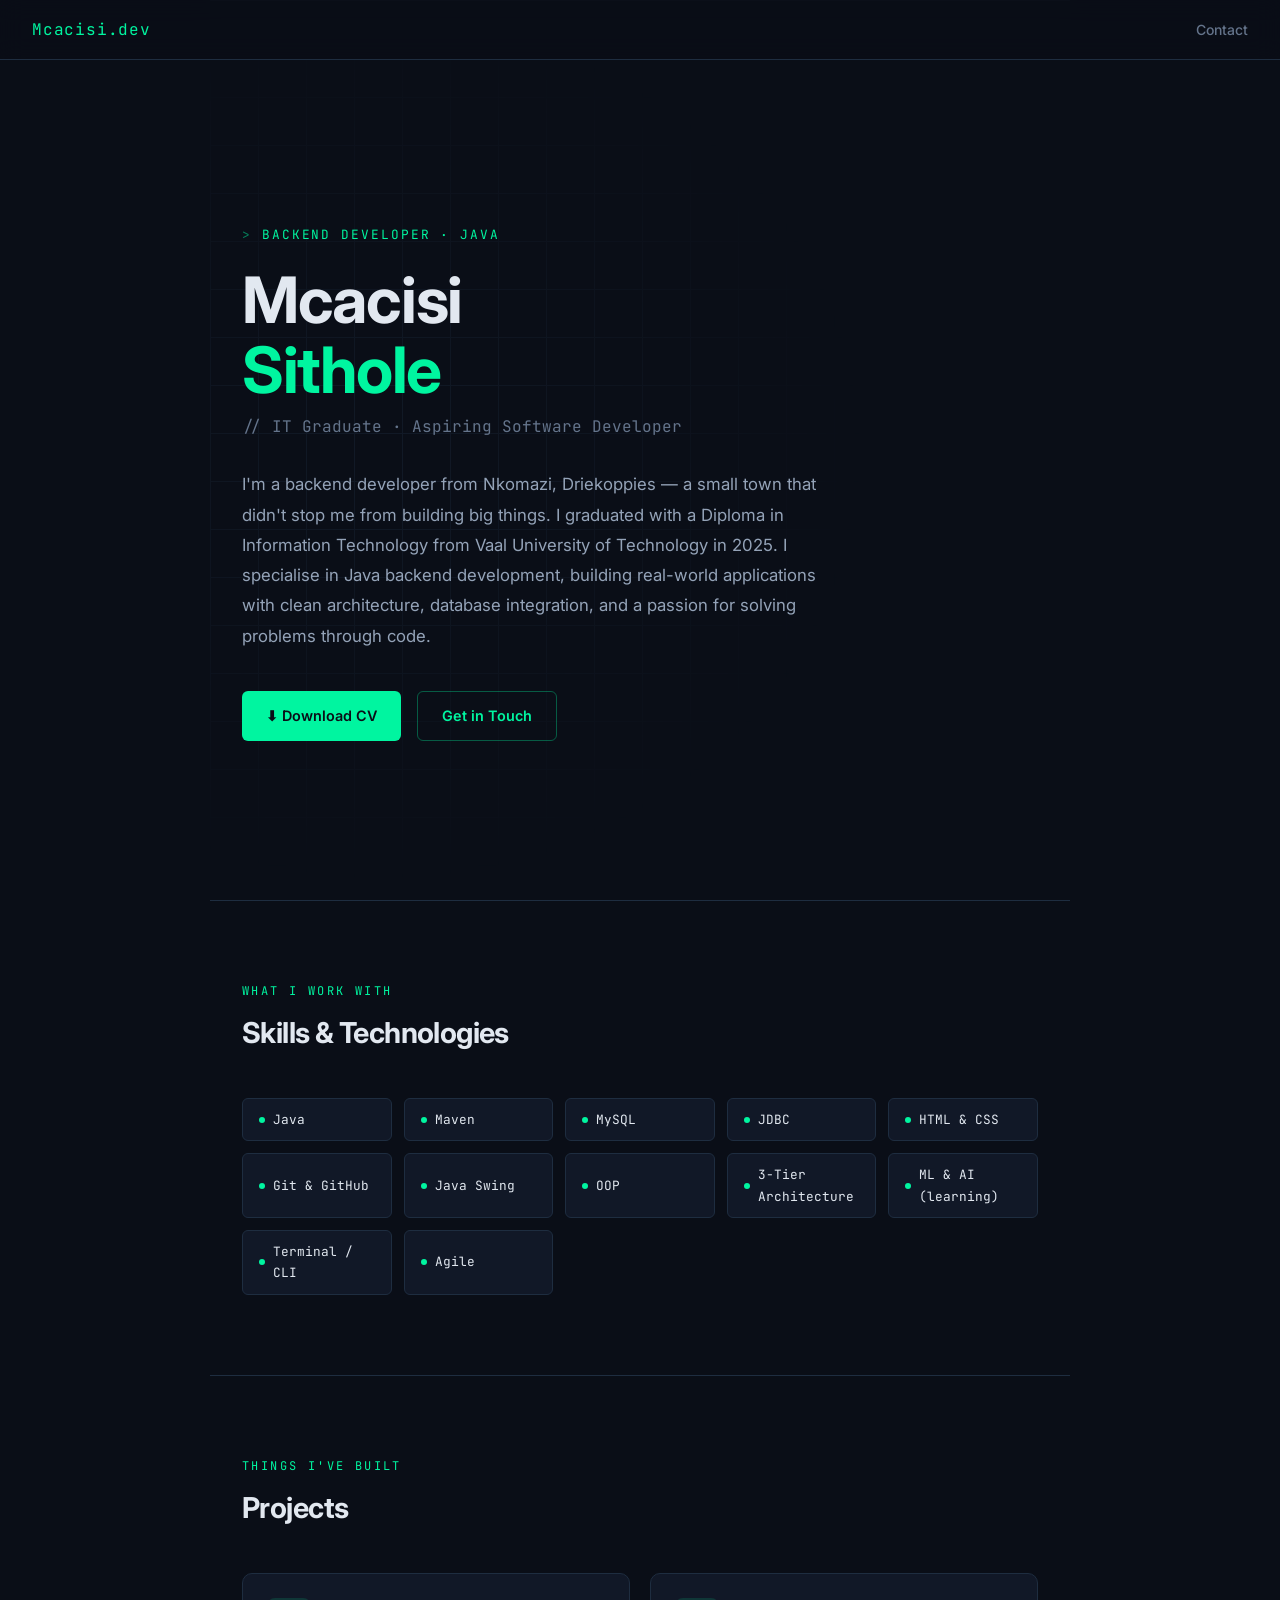
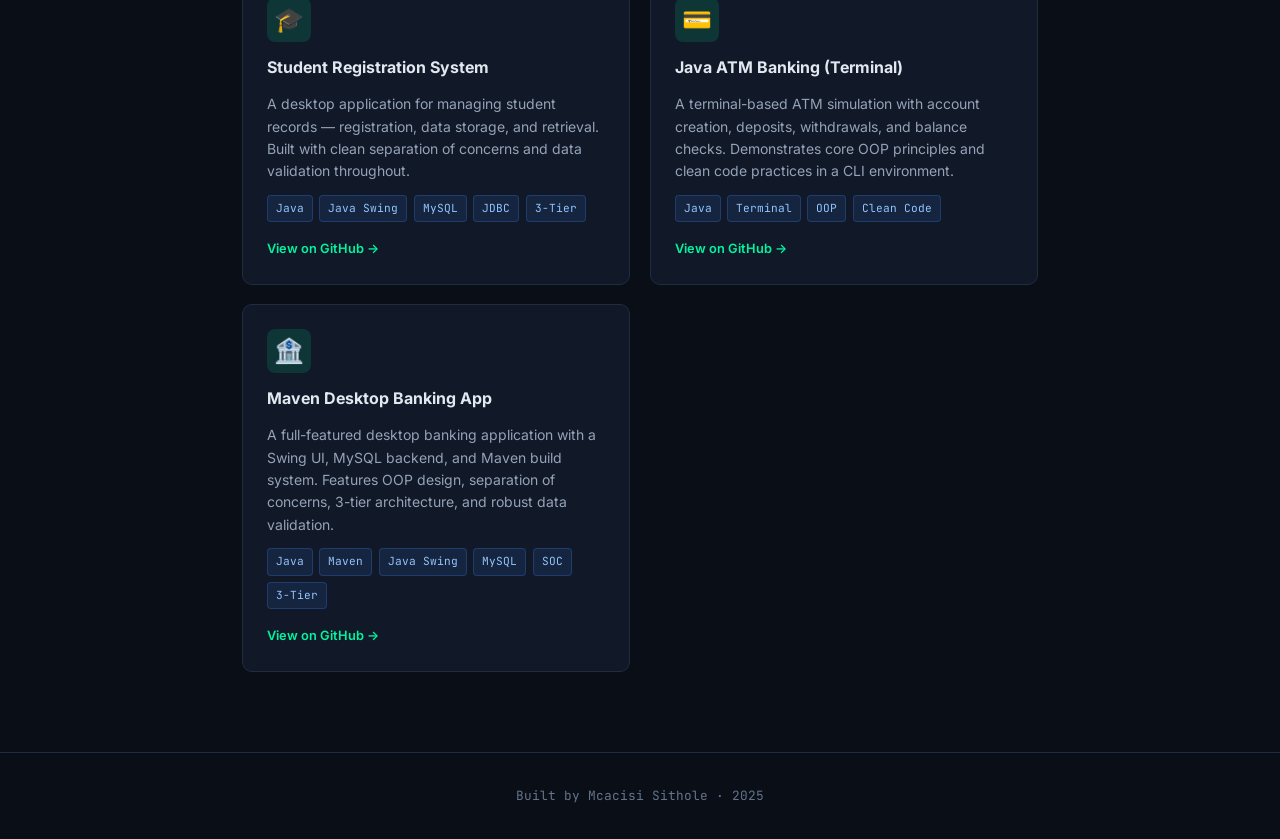
==== index.html @ 63a3b1c1 "Add files via upload" ====
<!DOCTYPE html>
<html lang="en">

<head>
  <meta charset="UTF-8" />
  <meta name="viewport" content="width=device-width, initial-scale=1.0"/>
  <title>Mcacisi Sithole | Backend Developer</title>
  <link href="https://fonts.googleapis.com/css2?family=JetBrains+Mono:wght@400;700&family=Inter:wght@300;400;600;700&display=swap" rel="stylesheet"/>

  <link rel="stylesheet" href="Frontend/styles.css"/>

</head>


<body>

  <!-- NAV -->
  <nav>
    <div class="nav-logo">Mcacisi.dev</div>
    <ul class="nav-links">
      <li><a href="Frontend/contact.html">Contact</a></li>
    </ul>
  </nav>



  <!-- HERO -->
  <section id="hero">
    <p class="hero-tag">Backend Developer · Java</p>
    <h1>Mcacisi<br/><span>Sithole</span></h1>
    <p class="hero-role">// IT Graduate · Aspiring Software Developer</p>
    <p class="hero-bio">
      I'm a backend developer from Nkomazi, Driekoppies — a small town that didn't stop me from 
      building big things. I graduated with a Diploma in Information Technology from Vaal University 
      of Technology in 2025. I specialise in Java backend development, building real-world applications 
      with clean architecture, database integration, and a passion for solving problems through code.
    </p>
    <div class="hero-cta">
      <a class="btn btn-primary" href="Files/Mcacisi_CV.pdf" download>
        ⬇ Download CV
      </a>
      <a class="btn btn-outline" href="Frontend/contact.html">Get in Touch</a>
    </div>
  </section>



  <!-- SKILLS -->
  <section id="skills">
    <p class="section-label">What I work with</p>
    <h2>Skills & Technologies</h2>
    <div class="skills-grid">
      <div class="skill-chip"><span class="dot"></span>Java</div>
      <div class="skill-chip"><span class="dot"></span>Maven</div>
      <div class="skill-chip"><span class="dot"></span>MySQL</div>
      <div class="skill-chip"><span class="dot"></span>JDBC</div>
      <div class="skill-chip"><span class="dot"></span>HTML & CSS</div>
      <div class="skill-chip"><span class="dot"></span>Git & GitHub</div>
      <div class="skill-chip"><span class="dot"></span>Java Swing</div>
      <div class="skill-chip"><span class="dot"></span>OOP</div>
      <div class="skill-chip"><span class="dot"></span>3-Tier Architecture</div>
      <div class="skill-chip"><span class="dot"></span>ML & AI (learning)</div>
      <div class="skill-chip"><span class="dot"></span>Terminal / CLI</div>
      <div class="skill-chip"><span class="dot"></span>Agile</div>
    </div>
  </section>



  <!-- PROJECTS -->
  <section id="projects">
    <p class="section-label">Things I've built</p>
    <h2>Projects</h2>
    <div class="projects-grid">

      <div class="project-card">
        <div class="project-icon">🎓</div>
        <h3>Student Registration System</h3>
        <p>A desktop application for managing student records — registration, data storage, and retrieval. Built with clean separation of concerns and data validation throughout.</p>
        <div class="project-tags">
          <span class="tag">Java</span>
          <span class="tag">Java Swing</span>
          <span class="tag">MySQL</span>
          <span class="tag">JDBC</span>
          <span class="tag">3-Tier</span>
        </div>
        <a class="project-link" href="https://github.com/Mcacisi/StudentCourseRegistrationSystem.git" target="_blank">View on GitHub →</a>
      </div>

      <div class="project-card">
        <div class="project-icon">💳</div>
        <h3>Java ATM Banking (Terminal)</h3>
        <p>A terminal-based ATM simulation with account creation, deposits, withdrawals, and balance checks. Demonstrates core OOP principles and clean code practices in a CLI environment.</p>
        <div class="project-tags">
          <span class="tag">Java</span>
          <span class="tag">Terminal</span>
          <span class="tag">OOP</span>
          <span class="tag">Clean Code</span>
        </div>
        <a class="project-link" href="https://github.com/Mcacisi" target="_blank">View on GitHub →</a>
      </div>

      <div class="project-card">
        <div class="project-icon">🏦</div>
        <h3>Maven Desktop Banking App</h3>
        <p>A full-featured desktop banking application with a Swing UI, MySQL backend, and Maven build system. Features OOP design, separation of concerns, 3-tier architecture, and robust data validation.</p>
        <div class="project-tags">
          <span class="tag">Java</span>
          <span class="tag">Maven</span>
          <span class="tag">Java Swing</span>
          <span class="tag">MySQL</span>
          <span class="tag">SOC</span>
          <span class="tag">3-Tier</span>
        </div>
        <a class="project-link" href="https://github.com/Mcacisi/MS-Banking-App.git" target="_blank">View on GitHub →</a>
      </div>

    </div>
  </section>



  <!-- FOOTER -->
  <footer>
    <p>Built by Mcacisi Sithole · 2025</p>
  </footer>

</body>
</html>
---- Frontend/styles.css ----
:root {
      --bg:        #0a0e17;
      --surface:   #111827;
      --border:    #1e2d40;
      --neon:      #00f5a0;
      --neon-dim:  #00f5a022;
      --neon-mid:  #00f5a055;
      --text:      #e2e8f0;
      --muted:     #64748b;
      --accent2:   #3b82f6;
    }

    *, *::before, *::after { box-sizing: border-box; margin: 0; padding: 0; }

    html { scroll-behavior: smooth; }

    body {
      background: var(--bg);
      color: var(--text);
      font-family: 'Inter', sans-serif;
      line-height: 1.7;
      overflow-x: hidden;
    }

    /* ── SCROLLBAR ── */
    ::-webkit-scrollbar { width: 6px; }
    ::-webkit-scrollbar-track { background: var(--bg); }
    ::-webkit-scrollbar-thumb { background: var(--neon-mid); border-radius: 3px; }

    /* ── NAV ── */
    nav {
      position: fixed; top: 0; left: 0; right: 0; z-index: 100;
      display: flex; justify-content: space-between; align-items: center;
      padding: 1rem 2rem;
      background: rgba(10,14,23,0.85);
      backdrop-filter: blur(12px);
      border-bottom: 1px solid var(--border);
    }
    .nav-logo {
      font-family: 'JetBrains Mono', monospace;
      color: var(--neon);
      font-size: 1rem;
      letter-spacing: 0.05em;
    }
    .nav-links { display: flex; gap: 2rem; list-style: none; }
    .nav-links a {
      color: var(--muted);
      text-decoration: none;
      font-size: 0.875rem;
      font-weight: 500;
      transition: color 0.2s;
    }
    .nav-links a:hover { color: var(--neon); }

    /* ── HERO ── */
    #hero {
      min-height: 100vh;
      display: flex; flex-direction: column; justify-content: center;
      padding: 8rem 2rem 4rem;
      max-width: 860px; margin: 0 auto;
      position: relative;
    }
    .hero-tag {
      font-family: 'JetBrains Mono', monospace;
      color: var(--neon);
      font-size: 0.8rem;
      letter-spacing: 0.15em;
      text-transform: uppercase;
      margin-bottom: 1.2rem;
    }
    .hero-tag::before { content: '> '; opacity: 0.5; }
    h1 {
      font-size: clamp(2.4rem, 6vw, 4rem);
      font-weight: 700;
      line-height: 1.1;
      letter-spacing: -0.02em;
      margin-bottom: 0.5rem;
    }
    h1 span { color: var(--neon); }
    .hero-role {
      font-family: 'JetBrains Mono', monospace;
      color: var(--muted);
      font-size: 1rem;
      margin-bottom: 1.8rem;
    }
    .hero-bio {
      color: #94a3b8;
      font-size: 1.05rem;
      max-width: 580px;
      margin-bottom: 2.5rem;
      line-height: 1.8;
    }
    .hero-cta { display: flex; gap: 1rem; flex-wrap: wrap; }
    .btn {
      display: inline-flex; align-items: center; gap: 0.5rem;
      padding: 0.75rem 1.5rem;
      border-radius: 6px;
      font-weight: 600; font-size: 0.9rem;
      text-decoration: none;
      transition: all 0.2s;
      cursor: pointer; border: none;
    }
    .btn-primary {
      background: var(--neon);
      color: #0a0e17;
    }
    .btn-primary:hover { background: #00daa0; transform: translateY(-2px); box-shadow: 0 0 20px var(--neon-mid); }
    .btn-outline {
      background: transparent;
      color: var(--neon);
      border: 1px solid var(--neon-mid);
    }
    .btn-outline:hover { background: var(--neon-dim); transform: translateY(-2px); }

    /* glow grid bg */
    #hero::before {
      content: '';
      position: absolute; inset: 0; z-index: -1;
      background-image:
        linear-gradient(var(--border) 1px, transparent 1px),
        linear-gradient(90deg, var(--border) 1px, transparent 1px);
      background-size: 48px 48px;
      mask-image: radial-gradient(ellipse 70% 60% at 20% 50%, black 0%, transparent 80%);
      opacity: 0.4;
    }

    /* ── SECTIONS ── */
    section {
      max-width: 860px; margin: 0 auto;
      padding: 5rem 2rem;
      border-top: 1px solid var(--border);
    }
    .section-label {
      font-family: 'JetBrains Mono', monospace;
      color: var(--neon);
      font-size: 0.75rem;
      letter-spacing: 0.2em;
      text-transform: uppercase;
      margin-bottom: 0.5rem;
    }
    h2 {
      font-size: 1.8rem;
      font-weight: 700;
      margin-bottom: 2.5rem;
      letter-spacing: -0.02em;
    }

    /* ── SKILLS ── */
    .skills-grid {
      display: grid;
      grid-template-columns: repeat(auto-fill, minmax(140px, 1fr));
      gap: 0.75rem;
    }
    .skill-chip {
      display: flex; align-items: center; gap: 0.5rem;
      padding: 0.6rem 1rem;
      background: var(--surface);
      border: 1px solid var(--border);
      border-radius: 6px;
      font-family: 'JetBrains Mono', monospace;
      font-size: 0.8rem;
      color: var(--text);
      transition: border-color 0.2s, box-shadow 0.2s;
    }
    .skill-chip:hover {
      border-color: var(--neon-mid);
      box-shadow: 0 0 12px var(--neon-dim);
    }
    .skill-chip .dot {
      width: 6px; height: 6px; border-radius: 50%;
      background: var(--neon); flex-shrink: 0;
    }

    /* ── PROJECTS ── */
    .projects-grid {
      display: grid;
      grid-template-columns: repeat(auto-fill, minmax(260px, 1fr));
      gap: 1.2rem;
    }
    .project-card {
      background: var(--surface);
      border: 1px solid var(--border);
      border-radius: 10px;
      padding: 1.5rem;
      transition: border-color 0.2s, transform 0.2s, box-shadow 0.2s;
      display: flex; flex-direction: column; gap: 0.75rem;
    }
    .project-card:hover {
      border-color: var(--neon-mid);
      transform: translateY(-4px);
      box-shadow: 0 8px 32px rgba(0,245,160,0.08);
    }
    .project-icon {
      font-size: 1.5rem;
      width: 44px; height: 44px;
      display: flex; align-items: center; justify-content: center;
      background: var(--neon-dim);
      border-radius: 8px;
    }
    .project-card h3 { font-size: 1rem; font-weight: 700; }
    .project-card p { font-size: 0.875rem; color: #94a3b8; line-height: 1.6; flex: 1; }
    .project-tags { display: flex; flex-wrap: wrap; gap: 0.4rem; }
    .tag {
      font-family: 'JetBrains Mono', monospace;
      font-size: 0.7rem;
      padding: 0.2rem 0.5rem;
      background: rgba(59,130,246,0.12);
      color: #93c5fd;
      border-radius: 4px;
      border: 1px solid rgba(59,130,246,0.25);
    }
    .project-link {
      display: inline-flex; align-items: center; gap: 0.4rem;
      color: var(--neon); font-size: 0.8rem; text-decoration: none;
      font-weight: 600; margin-top: 0.25rem;
    }
    .project-link:hover { text-decoration: underline; }

    /* ── CONTACT ── */
    .contact-grid {
      display: grid;
      grid-template-columns: repeat(2, 1fr);
      gap: 1rem;
    }
    .contact-card {
      background: var(--surface);
      border: 1px solid var(--border);
      border-radius: 10px;
      padding: 1.25rem 1.5rem;
      display: flex; align-items: center; gap: 1rem;
      text-decoration: none;
      color: var(--text);
      transition: border-color 0.2s, box-shadow 0.2s;
    }
    .contact-card:hover {
      border-color: var(--neon-mid);
      box-shadow: 0 0 16px var(--neon-dim);
    }
    .contact-icon {
      font-size: 1.3rem;
      width: 40px; height: 40px;
      display: flex; align-items: center; justify-content: center;
      background: var(--neon-dim); border-radius: 8px; flex-shrink: 0;
    }
    .contact-label { font-size: 0.7rem; color: var(--muted); text-transform: uppercase; letter-spacing: 0.1em; }
    .contact-value { font-size: 0.875rem; font-weight: 600; margin-top: 0.1rem; }

    /* ── EMAIL BORDER FIX ── */
.contact-card.email-card {
  border: 1.5px solid var(--neon-mid);
  box-shadow: 0 0 10px var(--neon-dim);
}
.contact-card.email-card:hover {
  border-color: var(--neon);
  box-shadow: 0 0 22px rgba(0,245,160,0.2);
}

    /* ── FOOTER ── */
    footer {
      text-align: center;
      padding: 2rem;
      color: var(--muted);
      font-size: 0.8rem;
      border-top: 1px solid var(--border);
      font-family: 'JetBrains Mono', monospace;
    }
    footer span { color: var(--neon); }

    /* ── MOBILE ── */
    @media (max-width: 600px) {
      nav { padding: 1rem; }
      .nav-links { gap: 1.2rem; }
      h1 { font-size: 2.2rem; }
      section { padding: 3.5rem 1.25rem; }
    }
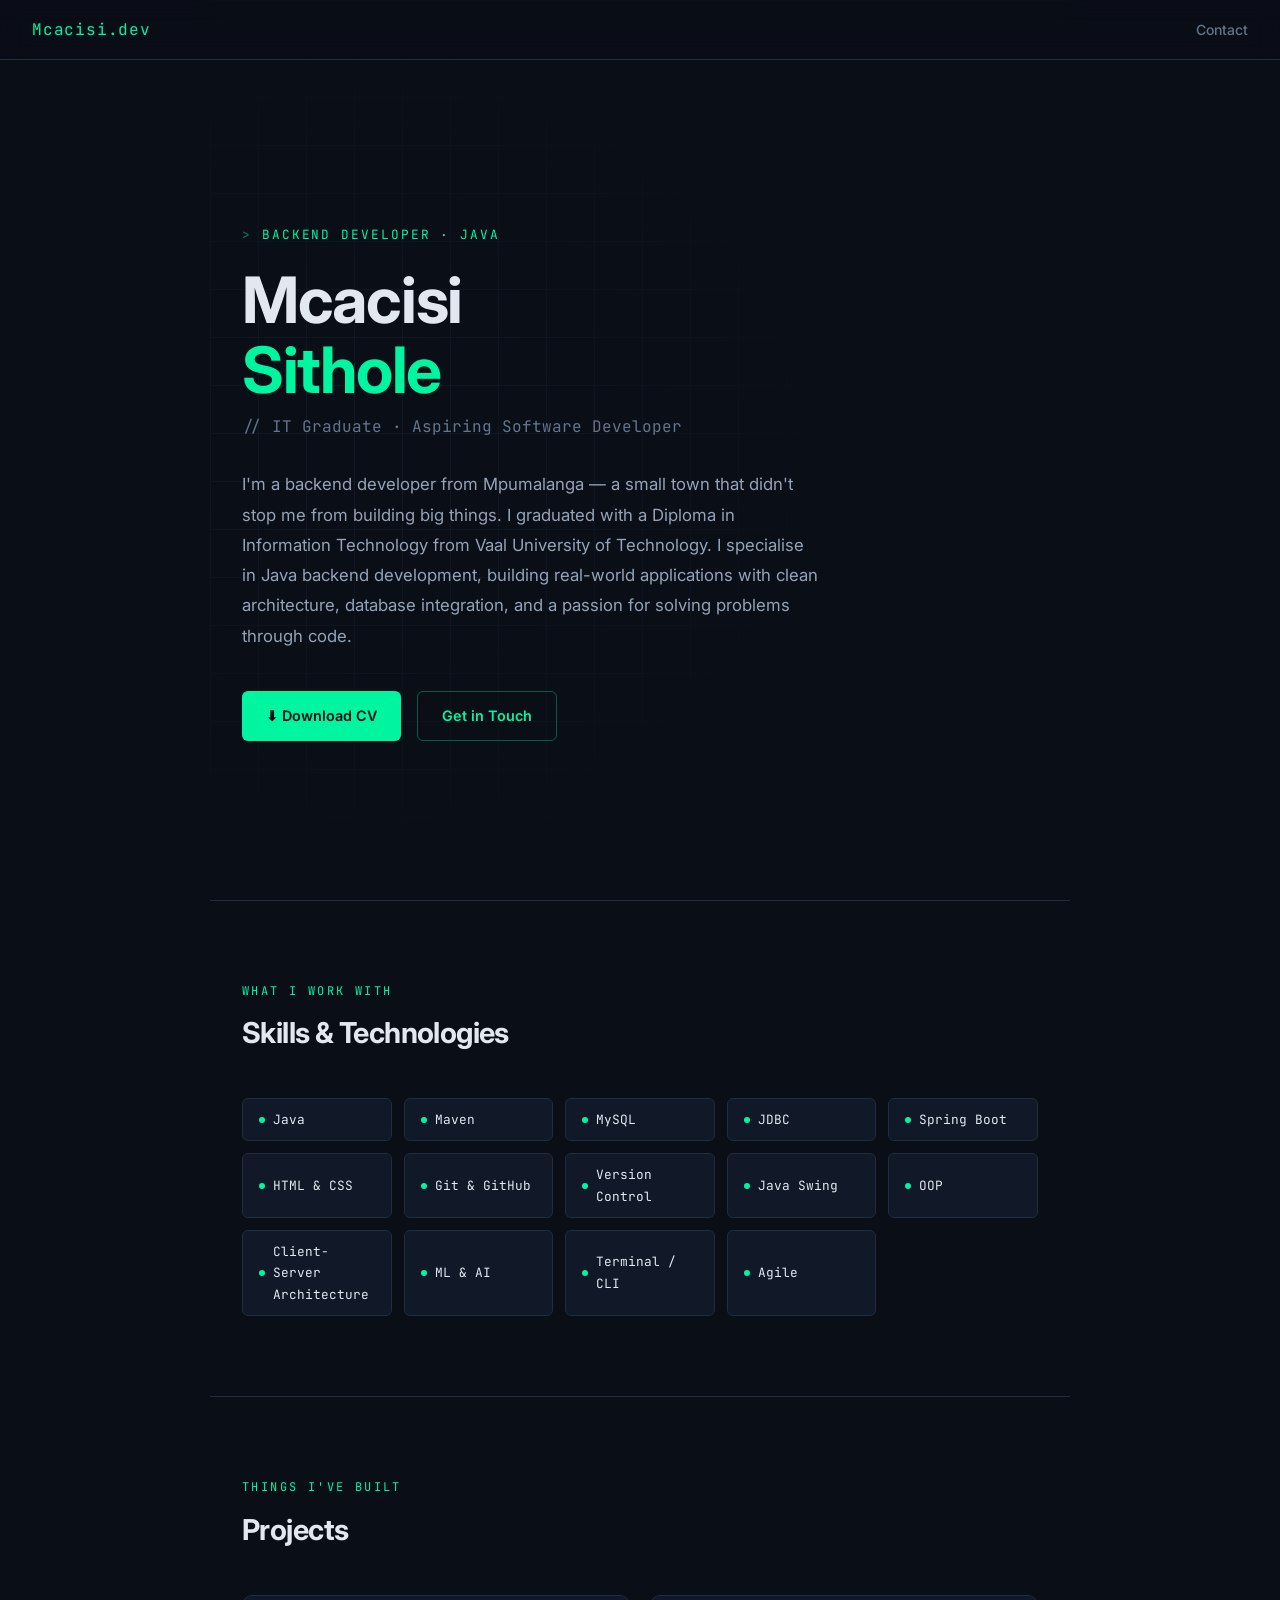
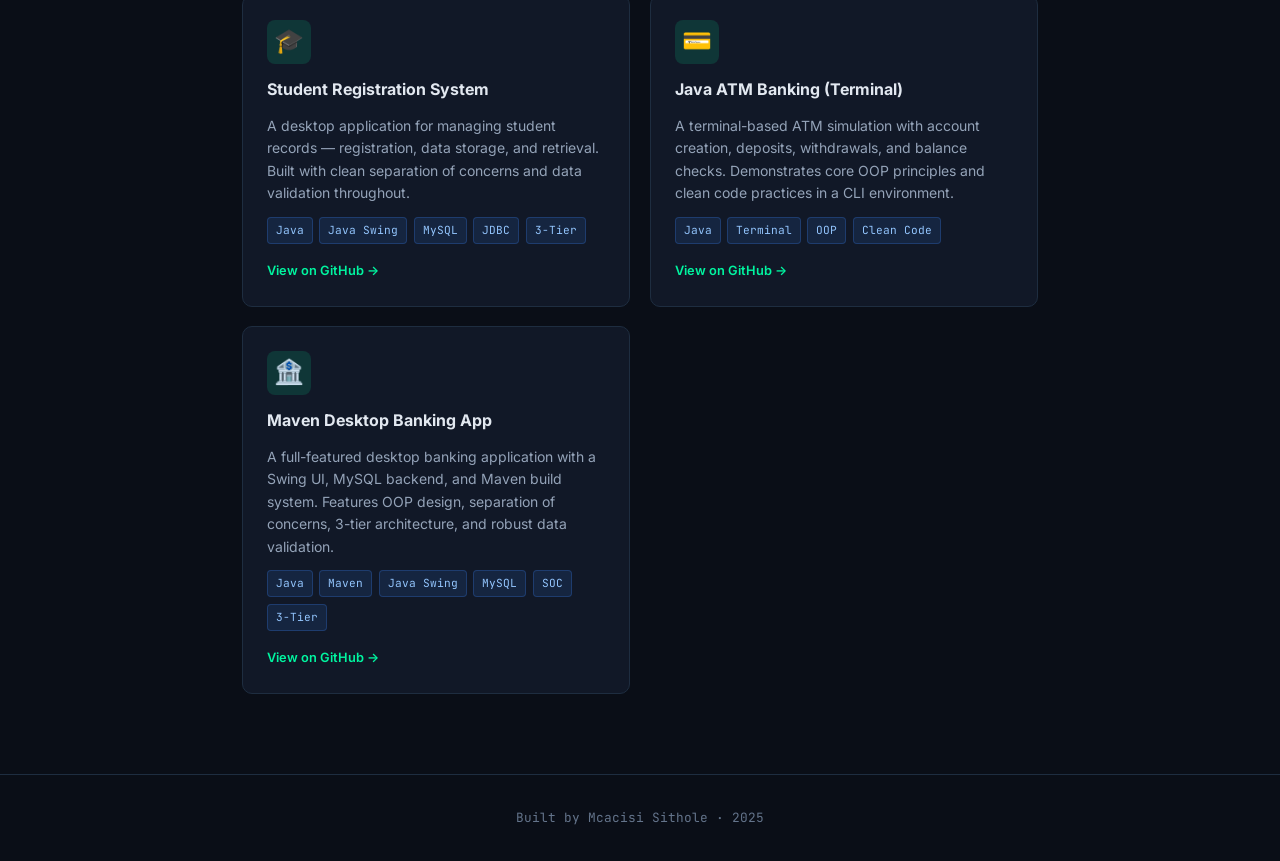
==== commit 489c7b27: "Revise hero bio and update skills/projects sections Updated the hero section bio and skills list, ad" ====
--- a/index.html
+++ b/index.html
@@ -30,9 +30,9 @@
     <h1>Mcacisi<br/><span>Sithole</span></h1>
     <p class="hero-role">// IT Graduate · Aspiring Software Developer</p>
     <p class="hero-bio">
-      I'm a backend developer from Nkomazi, Driekoppies — a small town that didn't stop me from 
+      I'm a backend developer from Mpumalanga — a small town that didn't stop me from 
       building big things. I graduated with a Diploma in Information Technology from Vaal University 
-      of Technology in 2025. I specialise in Java backend development, building real-world applications 
+      of Technology. I specialise in Java backend development, building real-world applications 
       with clean architecture, database integration, and a passion for solving problems through code.
     </p>
     <div class="hero-cta">
@@ -54,12 +54,14 @@
       <div class="skill-chip"><span class="dot"></span>Maven</div>
       <div class="skill-chip"><span class="dot"></span>MySQL</div>
       <div class="skill-chip"><span class="dot"></span>JDBC</div>
+      <div class="skill-chip"><span class="dot"></span>Spring Boot</div>
       <div class="skill-chip"><span class="dot"></span>HTML & CSS</div>
       <div class="skill-chip"><span class="dot"></span>Git & GitHub</div>
+      <div class="skill-chip"><span class="dot"></span>Version Control</div>
       <div class="skill-chip"><span class="dot"></span>Java Swing</div>
       <div class="skill-chip"><span class="dot"></span>OOP</div>
-      <div class="skill-chip"><span class="dot"></span>3-Tier Architecture</div>
-      <div class="skill-chip"><span class="dot"></span>ML & AI (learning)</div>
+      <div class="skill-chip"><span class="dot"></span>Client-Server Architecture</div>
+      <div class="skill-chip"><span class="dot"></span>ML & AI </div>
       <div class="skill-chip"><span class="dot"></span>Terminal / CLI</div>
       <div class="skill-chip"><span class="dot"></span>Agile</div>
     </div>
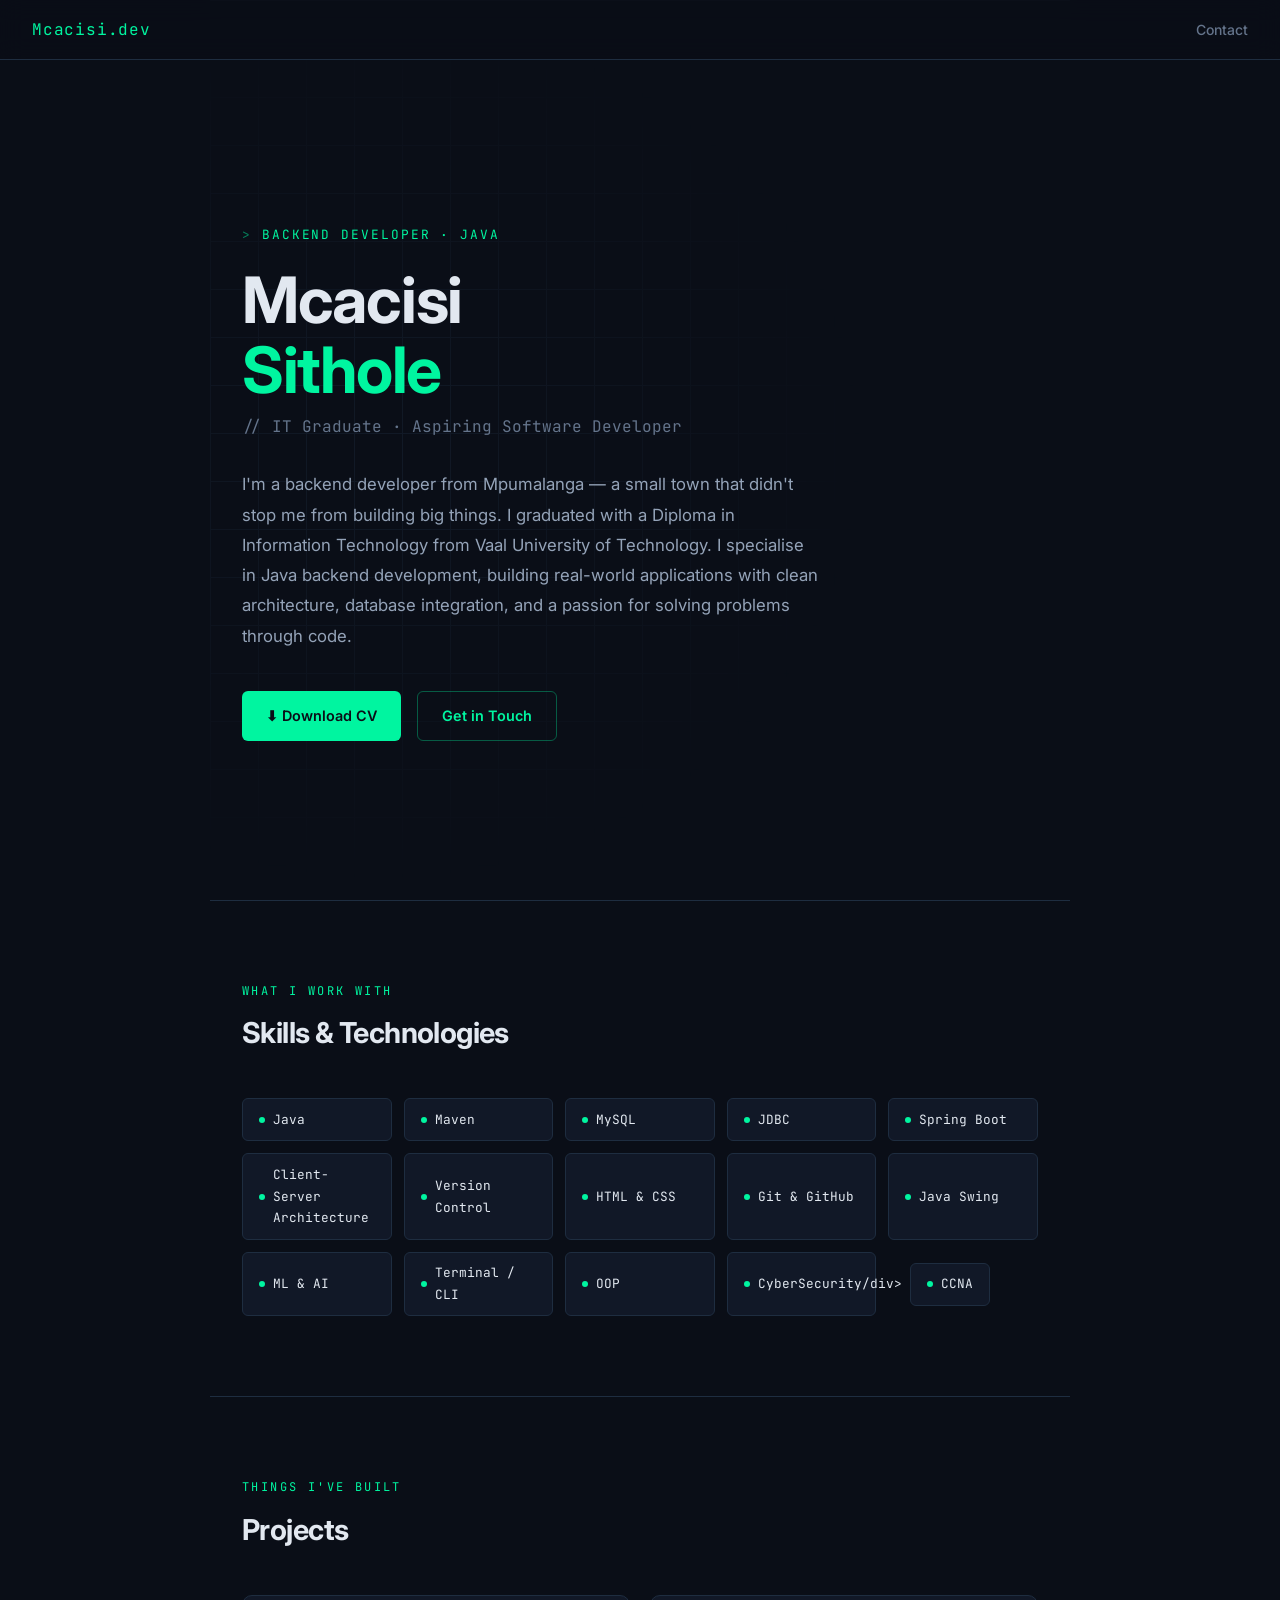
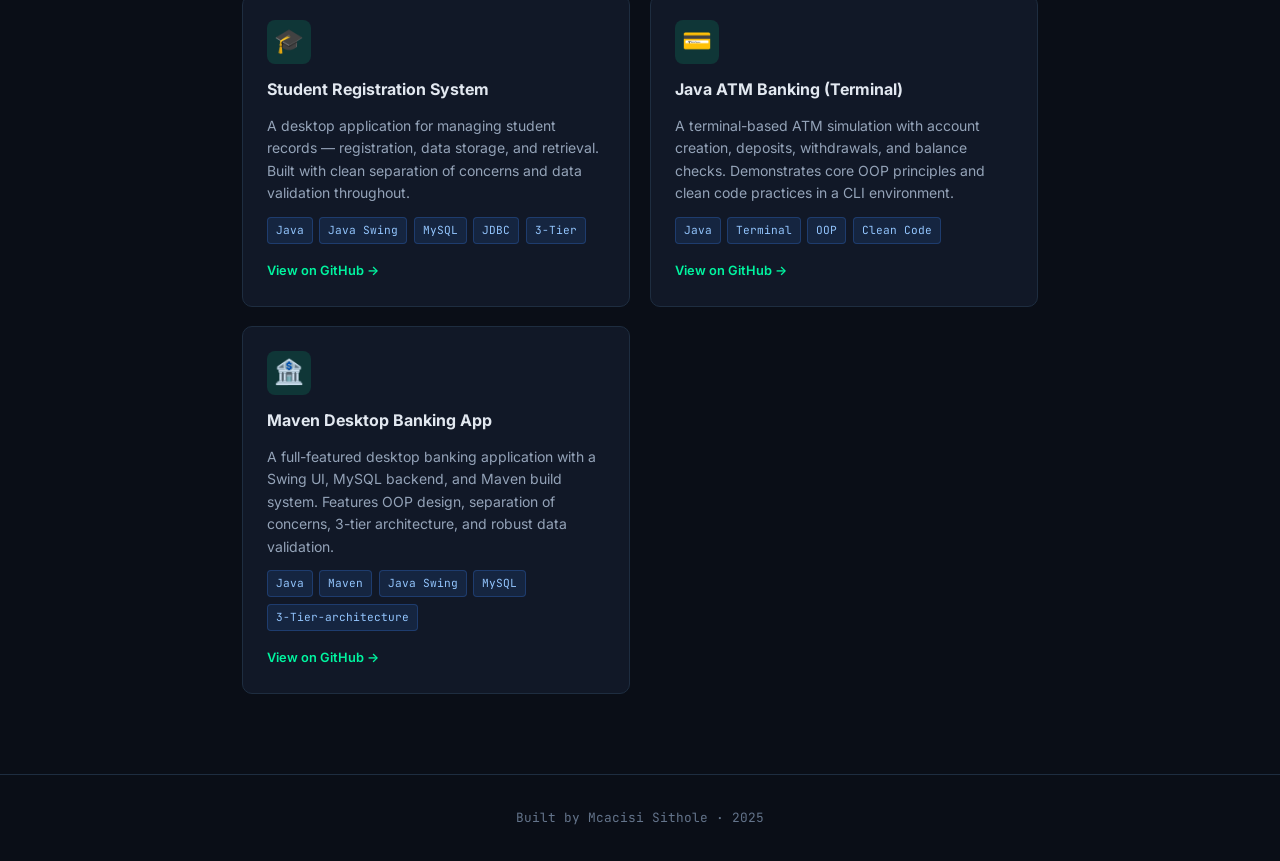
==== commit e52721b0: "Fix HTML formatting and update project links" ====
--- a/index.html
+++ b/index.html
@@ -55,15 +55,16 @@
       <div class="skill-chip"><span class="dot"></span>MySQL</div>
       <div class="skill-chip"><span class="dot"></span>JDBC</div>
       <div class="skill-chip"><span class="dot"></span>Spring Boot</div>
+      <div class="skill-chip"><span class="dot"></span>Client-Server Architecture</div>
+      <div class="skill-chip"><span class="dot"></span>Version Control</div>
       <div class="skill-chip"><span class="dot"></span>HTML & CSS</div>
       <div class="skill-chip"><span class="dot"></span>Git & GitHub</div>
-      <div class="skill-chip"><span class="dot"></span>Version Control</div>
       <div class="skill-chip"><span class="dot"></span>Java Swing</div>
-      <div class="skill-chip"><span class="dot"></span>OOP</div>
-      <div class="skill-chip"><span class="dot"></span>Client-Server Architecture</div>
       <div class="skill-chip"><span class="dot"></span>ML & AI </div>
       <div class="skill-chip"><span class="dot"></span>Terminal / CLI</div>
-      <div class="skill-chip"><span class="dot"></span>Agile</div>
+      <div class="skill-chip"><span class="dot"></span>OOP</div>
+      <div class="skill-chip"><span class="dot"></span>CyberSecurity/div>
+      <div class="skill-chip"><span class="dot"></span>CCNA</div>
     </div>
   </section>
 
@@ -99,7 +100,7 @@
           <span class="tag">OOP</span>
           <span class="tag">Clean Code</span>
         </div>
-        <a class="project-link" href="https://github.com/Mcacisi" target="_blank">View on GitHub →</a>
+        <a class="project-link" href="https://github.com/Mcacisi/MS-ATM" target="_blank">View on GitHub →</a>
       </div>
 
       <div class="project-card">
@@ -111,8 +112,7 @@
           <span class="tag">Maven</span>
           <span class="tag">Java Swing</span>
           <span class="tag">MySQL</span>
-          <span class="tag">SOC</span>
-          <span class="tag">3-Tier</span>
+          <span class="tag">3-Tier-architecture</span>
         </div>
         <a class="project-link" href="https://github.com/Mcacisi/MS-Banking-App.git" target="_blank">View on GitHub →</a>
       </div>
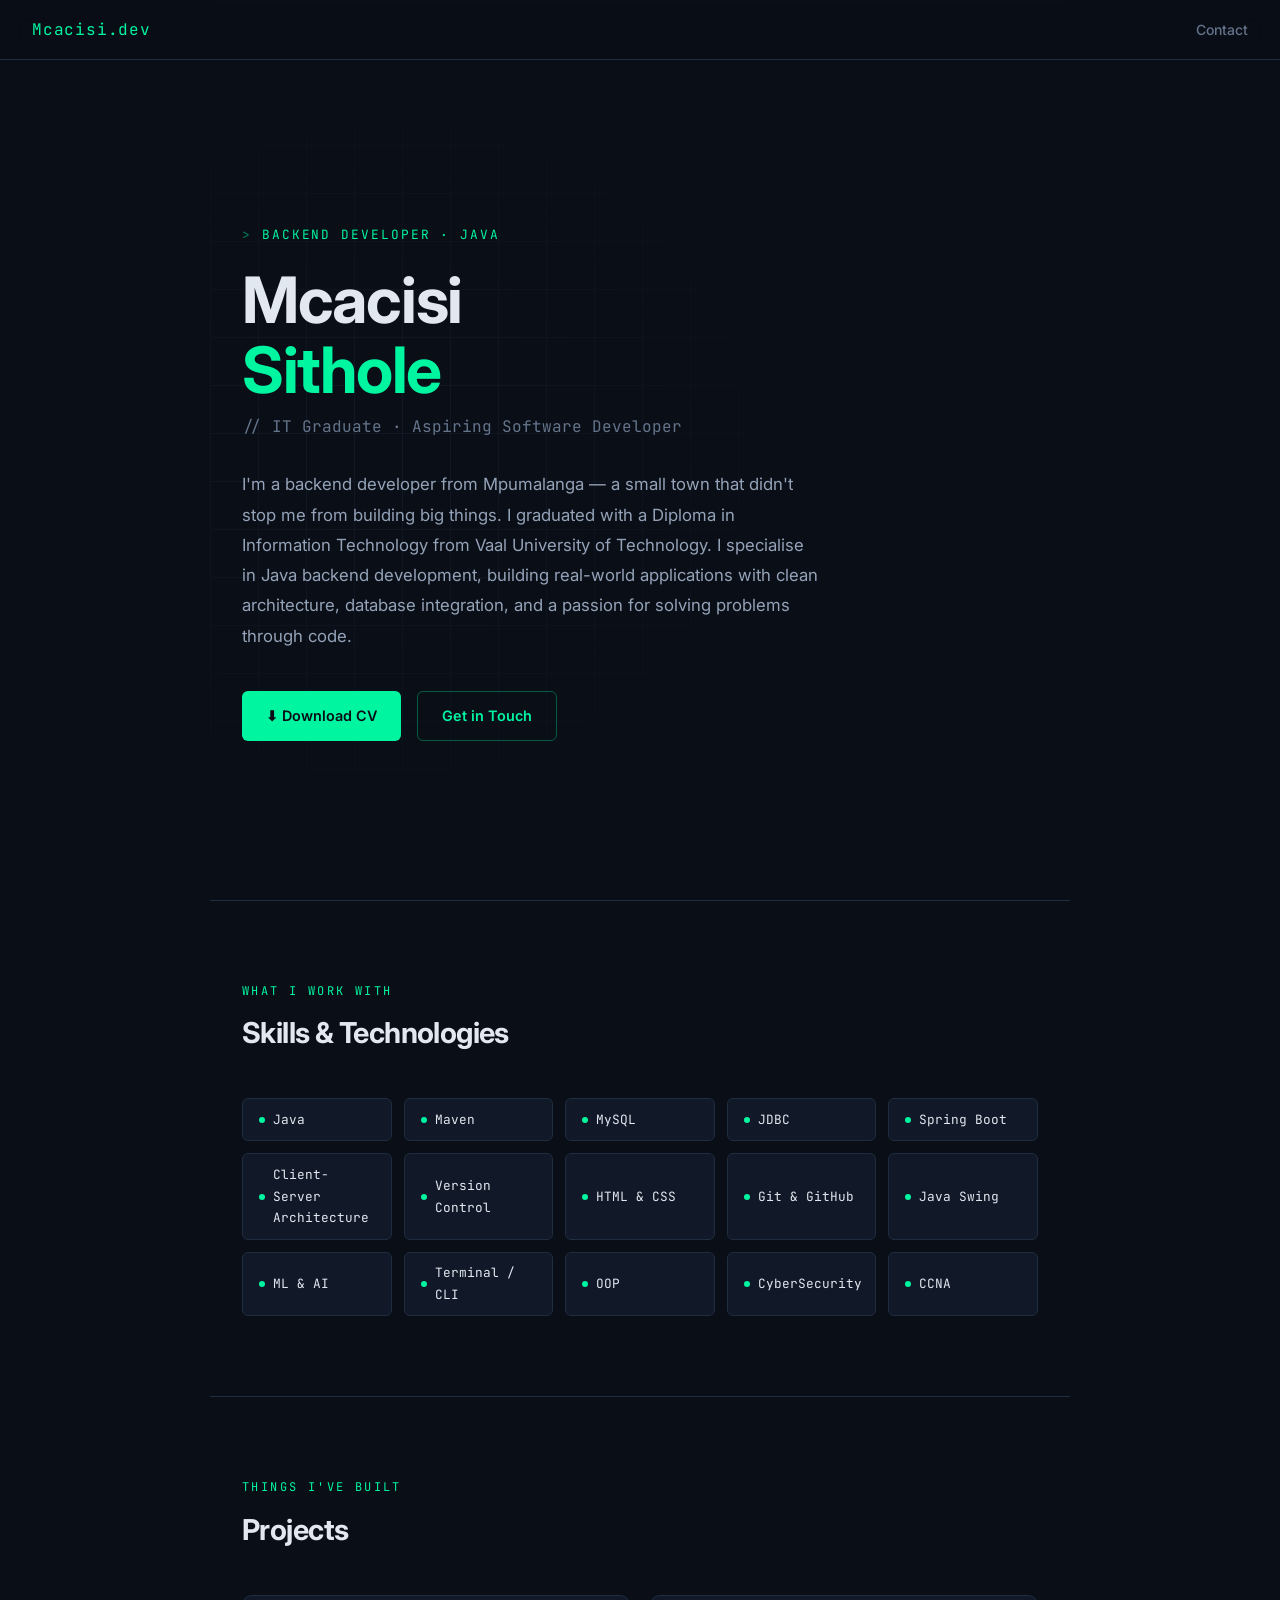
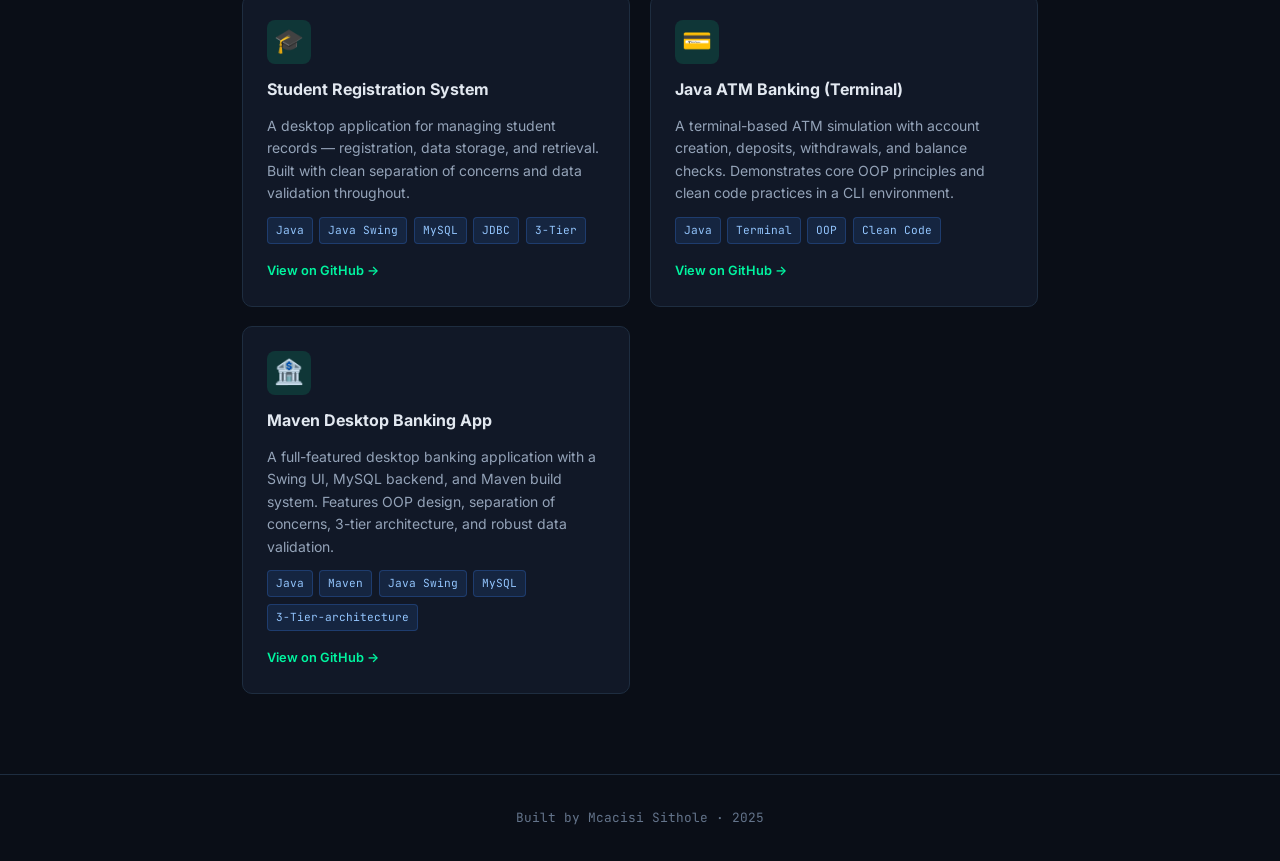
==== commit 888794cd: "Fix HTML formatting and structure" ====
--- a/index.html
+++ b/index.html
@@ -63,7 +63,7 @@
       <div class="skill-chip"><span class="dot"></span>ML & AI </div>
       <div class="skill-chip"><span class="dot"></span>Terminal / CLI</div>
       <div class="skill-chip"><span class="dot"></span>OOP</div>
-      <div class="skill-chip"><span class="dot"></span>CyberSecurity/div>
+      <div class="skill-chip"><span class="dot"></span>CyberSecurity</div>
       <div class="skill-chip"><span class="dot"></span>CCNA</div>
     </div>
   </section>
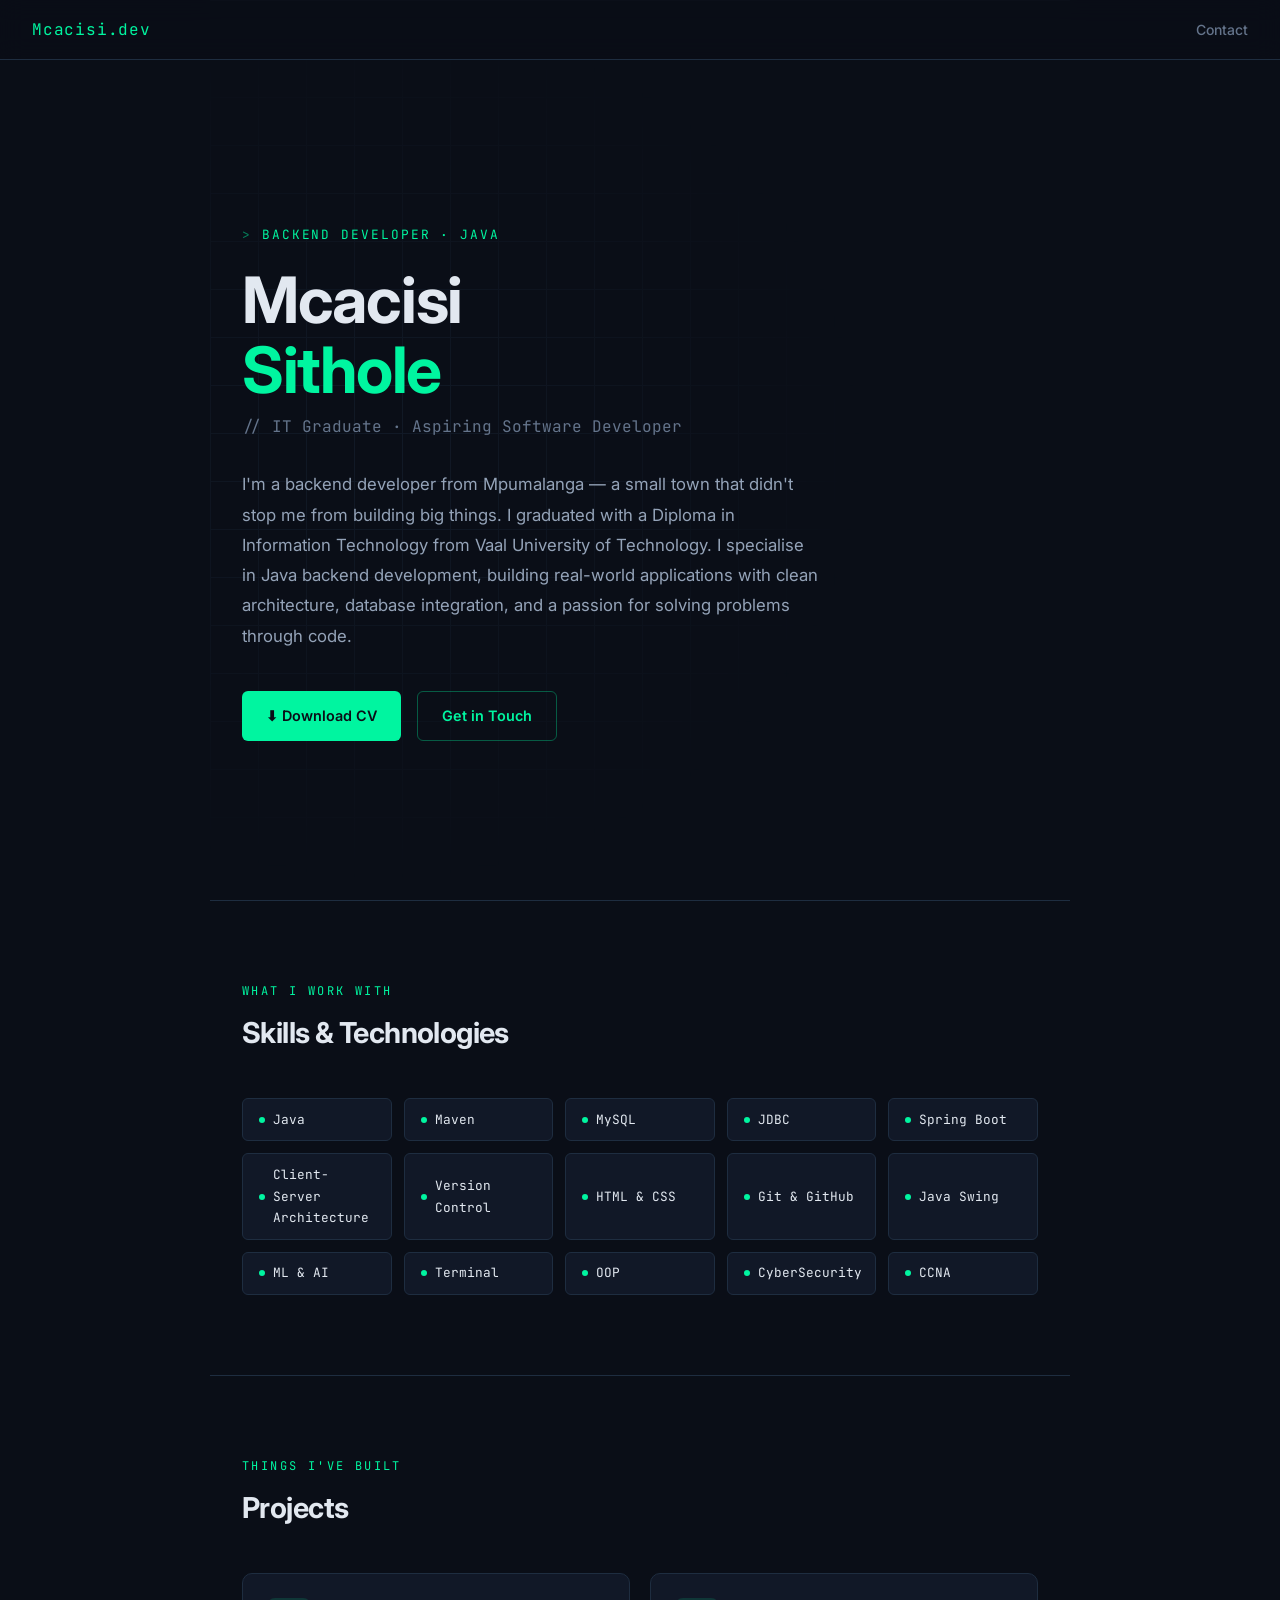
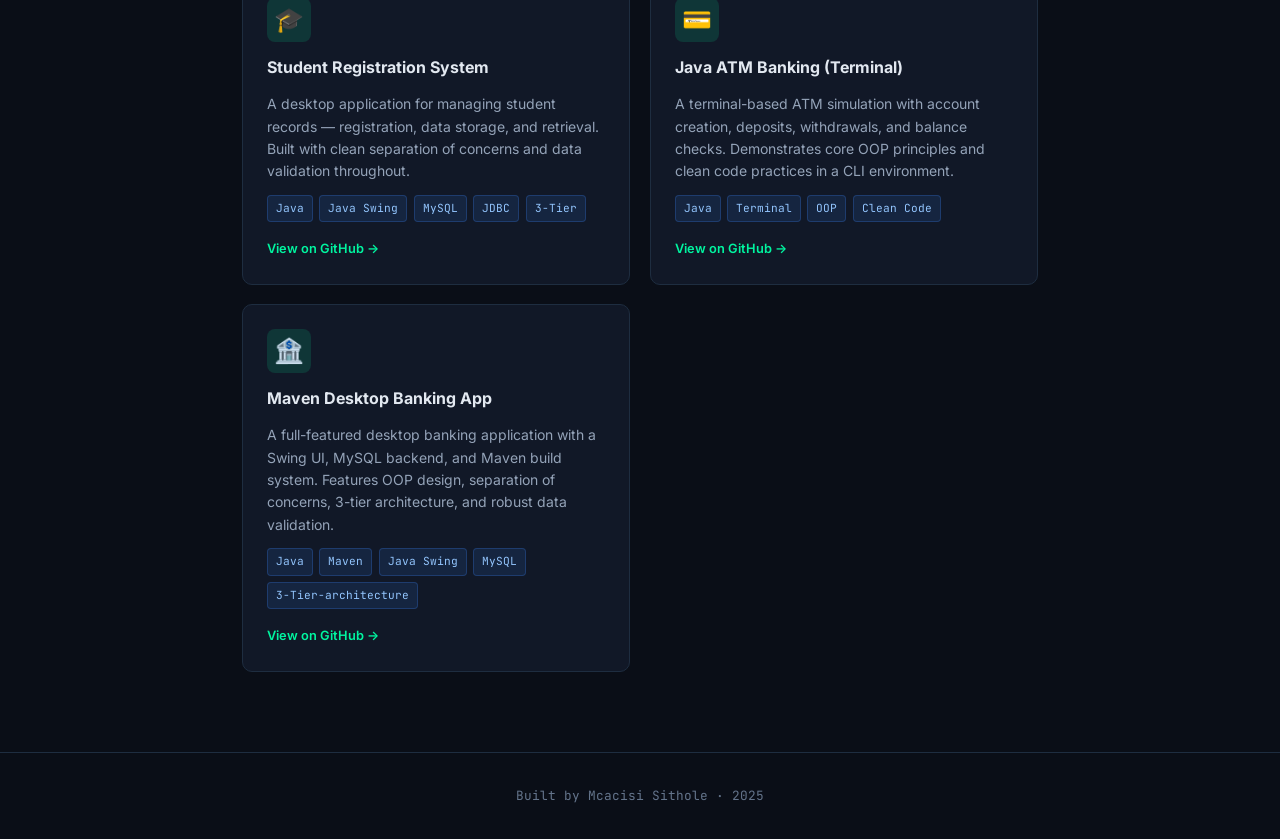
==== commit d76d888e: "Fix HTML formatting issues in index.html" ====
--- a/index.html
+++ b/index.html
@@ -61,7 +61,7 @@
       <div class="skill-chip"><span class="dot"></span>Git & GitHub</div>
       <div class="skill-chip"><span class="dot"></span>Java Swing</div>
       <div class="skill-chip"><span class="dot"></span>ML & AI </div>
-      <div class="skill-chip"><span class="dot"></span>Terminal / CLI</div>
+      <div class="skill-chip"><span class="dot"></span>Terminal</div>
       <div class="skill-chip"><span class="dot"></span>OOP</div>
       <div class="skill-chip"><span class="dot"></span>CyberSecurity</div>
       <div class="skill-chip"><span class="dot"></span>CCNA</div>
